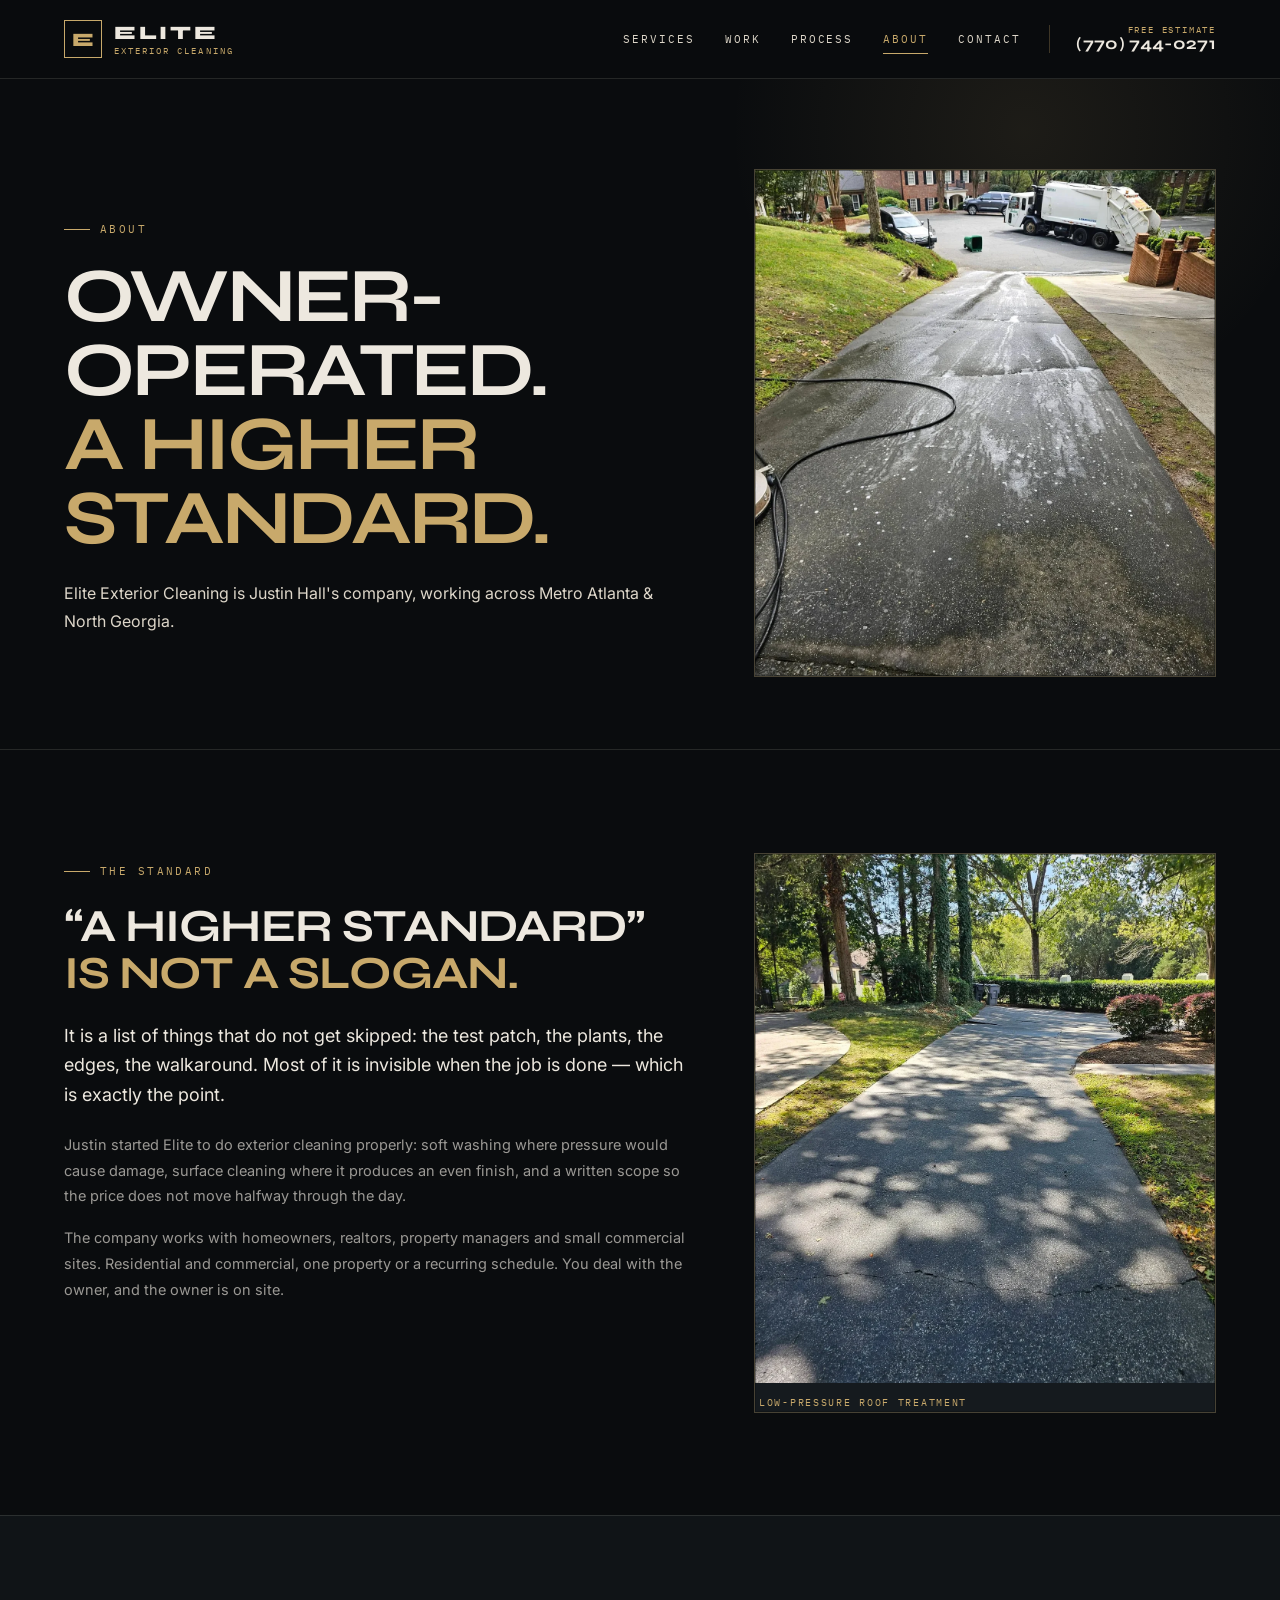
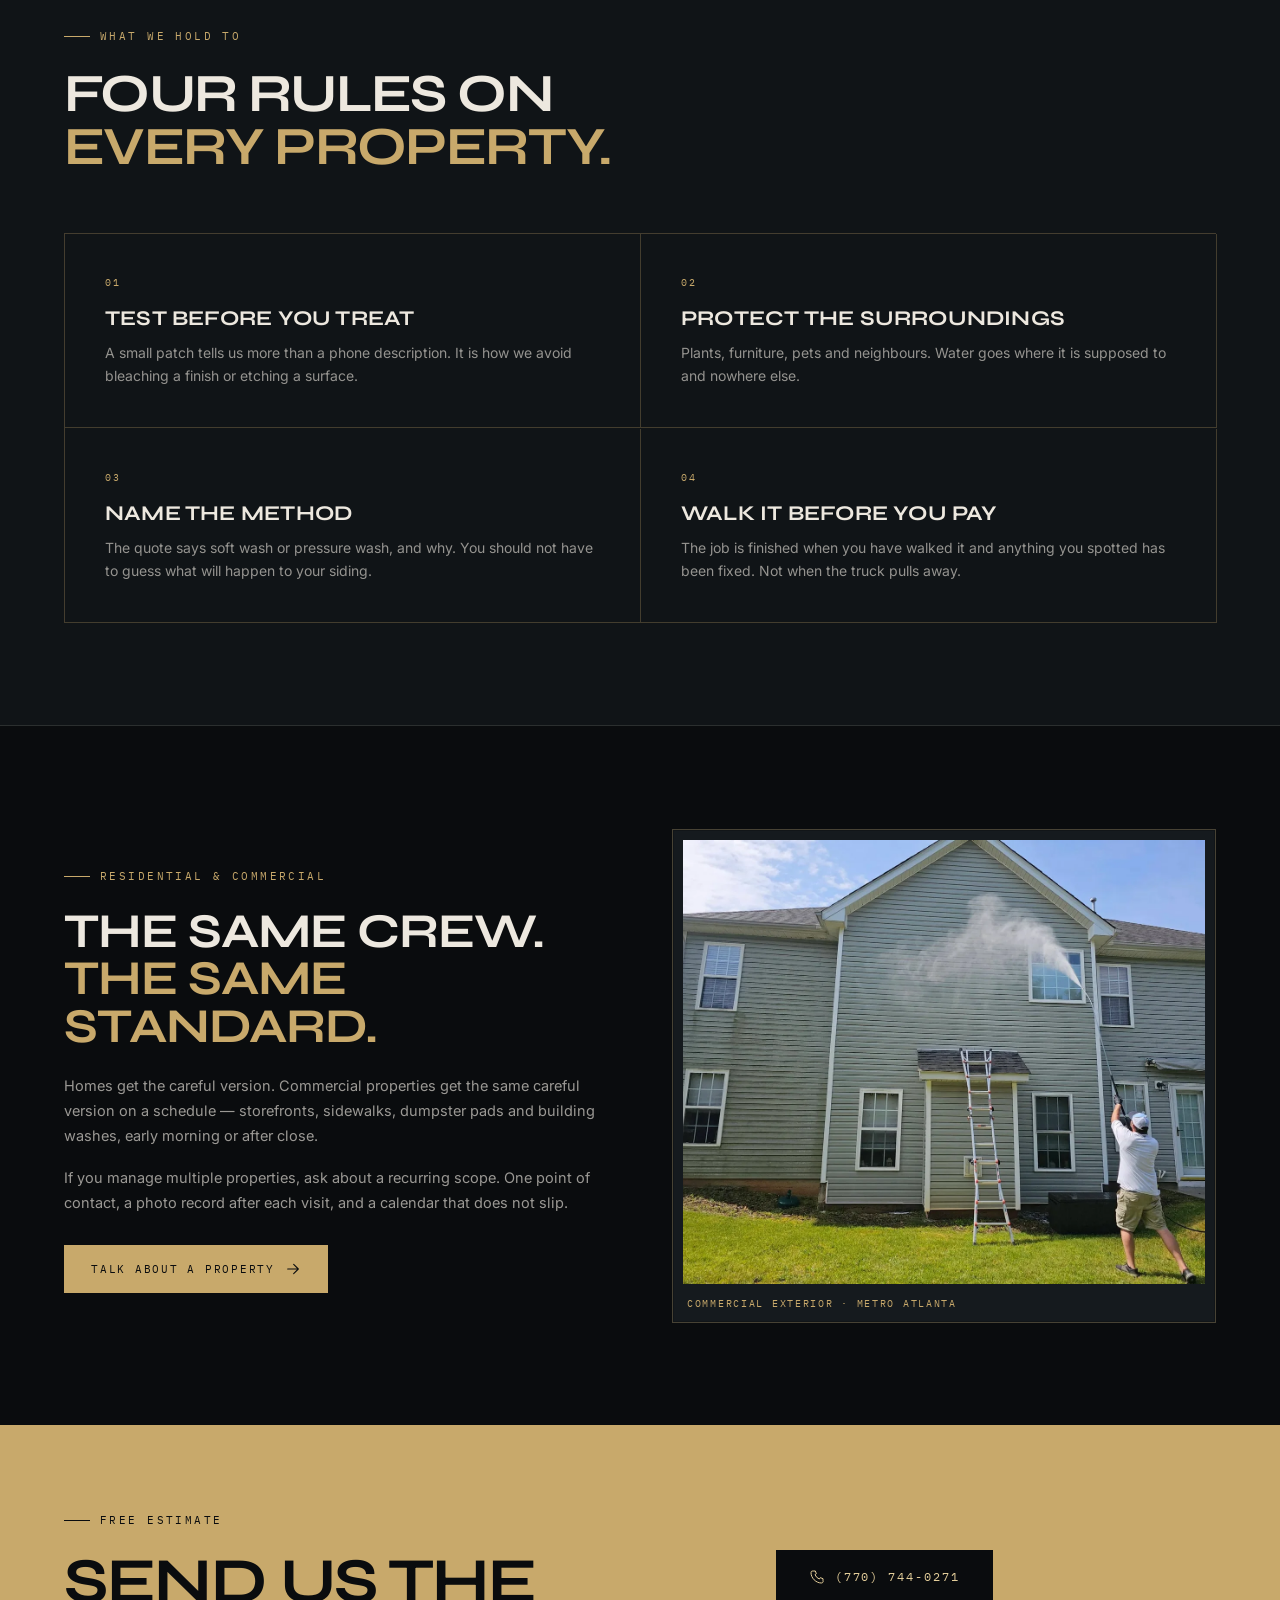
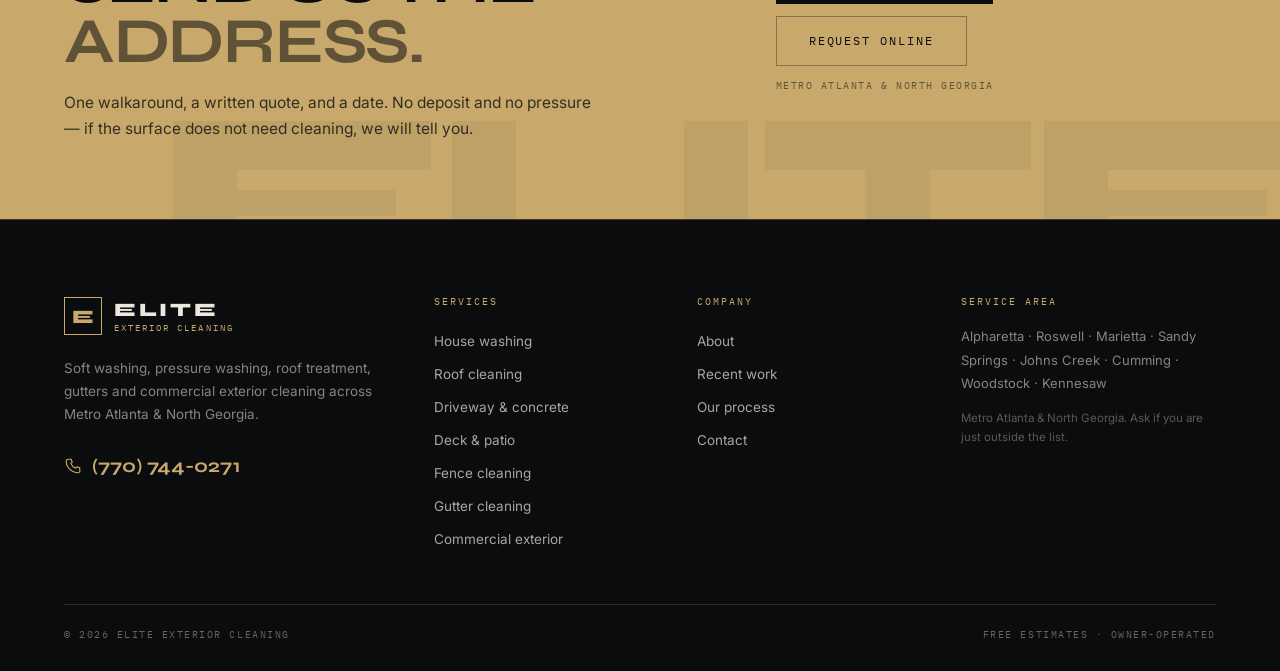
==== about/index.html @ a0dc1d8f "Build Elite Exterior Cleaning site: 7 pages, surface selector, work filters, lightbox" ====
<!DOCTYPE html>
<html lang="en">
<head>
<meta charset="UTF-8">
<script>document.documentElement.classList.add('js');</script>

<meta name="viewport" content="width=device-width, initial-scale=1.0">
<title>About Elite Exterior Cleaning | Metro Atlanta</title>
<meta name="description" content="Meet Elite Exterior Cleaning — owner-operated by Justin Hall, serving Metro Atlanta and North Georgia with soft washing, pressure washing and roof cleaning.">
<link rel="canonical" href="https://ari-builds.github.io/elite-exterior-cleaning-site/about/">
<meta property="og:type" content="website">
<meta property="og:title" content="About Elite Exterior Cleaning | Metro Atlanta">
<meta property="og:description" content="Meet Elite Exterior Cleaning — owner-operated by Justin Hall, serving Metro Atlanta and North Georgia with soft washing, pressure washing and roof cleaning.">
<meta property="og:url" content="https://ari-builds.github.io/elite-exterior-cleaning-site/about/">
<meta property="og:image" content="https://ari-builds.github.io/elite-exterior-cleaning-site/assets/opt/about.webp">
<meta name="theme-color" content="#0A0C0E">
<link rel="icon" href="../assets/opt/work-11.webp" type="image/webp">
<link rel="preconnect" href="https://fonts.googleapis.com">
<link rel="preconnect" href="https://fonts.gstatic.com" crossorigin>
<link href="https://fonts.googleapis.com/css2?family=Syne:wght@400;500;600;700;800&family=Inter:wght@300;400;500;600;700&family=IBM+Plex+Mono:wght@400;500&display=swap" rel="stylesheet">
<link rel="stylesheet" href="../styles.css">
<script type="application/ld+json">{"@context":"https://schema.org","@graph":[{"@type":"HomeAndConstructionBusiness","@id":"https://ari-builds.github.io/elite-exterior-cleaning-site/#business","name":"Elite Exterior Cleaning","description":"Soft washing, pressure washing, roof cleaning, driveway and deck cleaning, gutter cleaning and commercial exterior cleaning across Metro Atlanta and North Georgia.","url":"https://ari-builds.github.io/elite-exterior-cleaning-site/","image":"https://ari-builds.github.io/elite-exterior-cleaning-site/assets/opt/hero.webp","telephone":"+1-770-744-0271","areaServed":["Metro Atlanta","North Georgia","Alpharetta","Roswell","Marietta","Sandy Springs","Johns Creek","Cumming","Woodstock","Kennesaw"],"priceRange":"$$","founder":{"@type":"Person","name":"Justin Hall"}},{"@type":"BreadcrumbList","itemListElement":[{"@type":"ListItem","position":1,"name":"Home","item":"https://ari-builds.github.io/elite-exterior-cleaning-site/"},{"@type":"ListItem","position":2,"name":"About","item":"https://ari-builds.github.io/elite-exterior-cleaning-site/about/"}]},{"@type":"Person","name":"Justin Hall","jobTitle":"Owner","worksFor":{"@id":"https://ari-builds.github.io/elite-exterior-cleaning-site/#business"}}]}</script>
</head>
<body>
<svg width="0" height="0" style="position:absolute" aria-hidden="true" focusable="false"><defs>
<symbol id="i-arrow" viewBox="0 0 24 24"><path d="M4 12h15M13 5l7 7-7 7" fill="none" stroke="currentColor" stroke-width="1.6" stroke-linecap="round" stroke-linejoin="round"/></symbol>
<symbol id="i-check" viewBox="0 0 24 24"><path d="M4 12.5l5 5L20 6.5" fill="none" stroke="currentColor" stroke-width="1.7" stroke-linecap="round" stroke-linejoin="round"/></symbol>
<symbol id="i-tel" viewBox="0 0 24 24"><path d="M6.5 3h3l1.5 4-2 1.5a12 12 0 006.5 6.5l1.5-2 4 1.5v3A2.5 2.5 0 0118.5 21C10.5 21 3 13.5 3 5.5A2.5 2.5 0 015.5 3z" fill="none" stroke="currentColor" stroke-width="1.5" stroke-linejoin="round"/></symbol>
<symbol id="i-pin" viewBox="0 0 24 24"><path d="M12 21s-6.5-6.2-6.5-11a6.5 6.5 0 0113 0c0 4.8-6.5 11-6.5 11z" fill="none" stroke="currentColor" stroke-width="1.5"/><circle cx="12" cy="10" r="2.2" fill="none" stroke="currentColor" stroke-width="1.5"/></symbol>
<symbol id="i-spray" viewBox="0 0 24 24"><path d="M9 8h6v13H9zM9 8V5h6v3M6 11H3M19 4l2-1M19 8h3M17 2v3" fill="none" stroke="currentColor" stroke-width="1.4" stroke-linecap="round" stroke-linejoin="round"/></symbol>
</defs></svg>
<a class="skip" href="#main">Skip to content</a>
<header class="hdr" id="top">
  <div class="shell hdr__in">
    <a class="logo" href="../" aria-label="Elite Exterior Cleaning, home">
  <span class="logo__mark" aria-hidden="true">E</span>
  <span class="logo__txt"><strong>Elite</strong><span class="mono">Exterior Cleaning</span></span>
</a>
    <nav class="nav" aria-label="Main">
      <a href="../services/">Services</a>
      <a href="../work/">Work</a>
      <a href="../process/">Process</a>
      <a href="../about/" aria-current="page">About</a>
      <a href="../contact/">Contact</a>
    </nav>
    <a class="tel" href="tel:+17707440271"><span class="mono">Free estimate</span><strong>(770) 744-0271</strong></a>
    <button class="burger" aria-label="Menu" aria-expanded="false" aria-controls="mnav"><span></span><span></span><span></span></button>
  </div>
  <div class="mnav" id="mnav" hidden>
    <a href="../services/">Services</a>
    <a href="../work/">Work</a>
    <a href="../process/">Process</a>
    <a href="../about/">About</a>
    <a href="../contact/">Contact</a>
    <a class="mnav__tel" href="tel:+17707440271">(770) 744-0271</a>
    <a class="btn btn--gold" href="../contact/">Request a free estimate</a>
  </div>
</header>
<main id="main">

<section class="phero phero--about">
  <div class="shell phero__grid">
    <div>
      <span class="label">About</span>
      <h1>Owner-operated.<br><em>A higher standard.</em></h1>
      <p>Elite Exterior Cleaning is Justin Hall's company, working across Metro Atlanta & North Georgia.</p>
    </div>
    <figure class="plate plate--portrait"><img src="../assets/opt/about.webp" alt="Elite Exterior Cleaning at work" width="1200" height="1600" decoding="async"></figure>
  </div>
</section>

<section class="sec">
  <div class="shell about__grid">
    <div class="about__lead">
      <span class="label">The standard</span>
      <h2>“A higher standard”<br><em>is not a slogan.</em></h2>
      <p class="lead">It is a list of things that do not get skipped: the test patch, the plants, the edges, the walkaround. Most of it is invisible when the job is done — which is exactly the point.</p>
      <p>Justin started Elite to do exterior cleaning properly: soft washing where pressure would cause damage, surface cleaning where it produces an even finish, and a written scope so the price does not move halfway through the day.</p>
      <p>The company works with homeowners, realtors, property managers and small commercial sites. Residential and commercial, one property or a recurring schedule. You deal with the owner, and the owner is on site.</p>
    </div>
    <figure class="about__fig plate"><img src="../assets/opt/work-09.webp" alt="Roof cleaning project" width="1200" height="1600" loading="lazy" decoding="async"><figcaption class="mono">Low-pressure roof treatment</figcaption></figure>
  </div>
</section>

<section class="sec sec--surface">
  <div class="shell">
    <div class="sechead rv"><span class="label">What we hold to</span><h2>Four rules on<br><em>every property.</em></h2></div>
    <ul class="rules">
      <li><span class="mono">01</span><h3>Test before you treat</h3><p>A small patch tells us more than a phone description. It is how we avoid bleaching a finish or etching a surface.</p></li>
      <li><span class="mono">02</span><h3>Protect the surroundings</h3><p>Plants, furniture, pets and neighbours. Water goes where it is supposed to and nowhere else.</p></li>
      <li><span class="mono">03</span><h3>Name the method</h3><p>The quote says soft wash or pressure wash, and why. You should not have to guess what will happen to your siding.</p></li>
      <li><span class="mono">04</span><h3>Walk it before you pay</h3><p>The job is finished when you have walked it and anything you spotted has been fixed. Not when the truck pulls away.</p></li>
    </ul>
  </div>
</section>

<section class="sec">
  <div class="shell two two--rev">
    <figure class="plate frame"><img src="../assets/opt/work-11.webp" alt="Commercial exterior cleaning" width="1366" height="1025" loading="lazy" decoding="async"><figcaption class="mono">Commercial exterior · Metro Atlanta</figcaption></figure>
    <div>
      <span class="label">Residential &amp; commercial</span>
      <h2>The same crew.<br><em>The same standard.</em></h2>
      <p>Homes get the careful version. Commercial properties get the same careful version on a schedule — storefronts, sidewalks, dumpster pads and building washes, early morning or after close.</p>
      <p>If you manage multiple properties, ask about a recurring scope. One point of contact, a photo record after each visit, and a calendar that does not slip.</p>
      <a class="btn btn--gold" href="../contact/">Talk about a property <svg class="ico" aria-hidden="true"><use href="#i-arrow"/></svg></a>
    </div>
  </div>
</section>

<section class="band">
  <div class="shell band__in">
    <div>
      <span class="label">Free estimate</span>
      <h2>Send us the<br><em>address.</em></h2>
      <p>One walkaround, a written quote, and a date. No deposit and no pressure — if the surface does not need cleaning, we will tell you.</p>
    </div>
    <div class="band__acts">
      <a class="btn btn--gold btn--lg" href="tel:+17707440271"><svg class="ico" aria-hidden="true"><use href="#i-tel"/></svg>(770) 744-0271</a>
      <a class="btn btn--ghost btn--lg" href="../contact/">Request online</a>
      <span class="mono band__note">Metro Atlanta & North Georgia</span>
    </div>
  </div>
</section>

</main>
<footer class="foot">
  <div class="shell foot__top">
    <div class="foot__brand">
      <a class="logo" href="../" aria-label="Elite Exterior Cleaning, home">
  <span class="logo__mark" aria-hidden="true">E</span>
  <span class="logo__txt"><strong>Elite</strong><span class="mono">Exterior Cleaning</span></span>
</a>
      <p>Soft washing, pressure washing, roof treatment, gutters and commercial exterior cleaning across Metro Atlanta & North Georgia.</p>
      <a class="foot__tel" href="tel:+17707440271"><svg class="ico" aria-hidden="true"><use href="#i-tel"/></svg>(770) 744-0271</a>
    </div>
    <div class="foot__col">
      <h4 class="mono">Services</h4>
      <a href="../services/#house-washing">House washing</a>
      <a href="../services/#roof-cleaning">Roof cleaning</a>
      <a href="../services/#driveway-cleaning">Driveway & concrete</a>
      <a href="../services/#deck-and-patio">Deck & patio</a>
      <a href="../services/#fence-cleaning">Fence cleaning</a>
      <a href="../services/#gutter-cleaning">Gutter cleaning</a>
      <a href="../services/#commercial-cleaning">Commercial exterior</a>
    </div>
    <div class="foot__col">
      <h4 class="mono">Company</h4>
      <a href="../about/">About</a>
      <a href="../work/">Recent work</a>
      <a href="../process/">Our process</a>
      <a href="../contact/">Contact</a>
    </div>
    <div class="foot__col">
      <h4 class="mono">Service area</h4>
      <p class="foot__area">Alpharetta · Roswell · Marietta · Sandy Springs · Johns Creek · Cumming · Woodstock · Kennesaw</p>
      <p class="foot__fine">Metro Atlanta &amp; North Georgia. Ask if you are just outside the list.</p>
    </div>
  </div>
  <div class="shell foot__bottom">
    <span class="mono">© <span data-year>2026</span> Elite Exterior Cleaning</span>
    <span class="mono">Free estimates · Owner-operated</span>
  </div>
</footer>
<script src="../script.js" defer></script>
</body>
</html>
---- styles.css ----
/* ==========================================================================
   Elite Exterior Cleaning — "Night & Gold"
   Syne display · Inter body · IBM Plex Mono labels
   night #0A0C0E · champagne #C8A96B · light #E4CE9A · bone #EDE8DF
   ========================================================================== */

:root {
  --night: #0A0C0E;
  --night-2: #101417;
  --night-3: #151A1E;
  --gold: #C8A96B;
  --gold-lt: #E4CE9A;
  --gold-dk: #8E7544;
  --bone: #EDE8DF;
  --bone-2: #DDD6C9;
  --slate: #6E8F8D;
  --ink: #0A0C0E;
  --line: rgba(200, 169, 107, 0.28);
  --line-soft: rgba(237, 232, 223, 0.12);
  --shell: 1240px;
  --pad: clamp(20px, 5vw, 64px);
  --ease: cubic-bezier(0.22, 1, 0.36, 1);
}

*,
*::before,
*::after { box-sizing: border-box; }

html { -webkit-text-size-adjust: 100%; scroll-behavior: smooth; }

body {
  margin: 0;
  background: var(--night);
  color: var(--bone);
  font-family: Inter, system-ui, -apple-system, "Segoe UI", sans-serif;
  font-size: 16px;
  line-height: 1.7;
  font-weight: 400;
  -webkit-font-smoothing: antialiased;
  text-rendering: optimizeLegibility;
  overflow-x: hidden;
}

img { max-width: 100%; height: auto; display: block; }
a { color: inherit; text-decoration: none; }
button { font: inherit; color: inherit; }
h1, h2, h3, h4 { margin: 0; font-family: Syne, Inter, sans-serif; font-weight: 700; line-height: 1.02; letter-spacing: -0.02em; }
p { margin: 0; }
ul, ol { margin: 0; padding: 0; list-style: none; }
figure { margin: 0; }
strong { font-weight: 600; }

h1 em, h2 em, h3 em {
  font-style: normal;
  color: var(--gold);
}

::selection { background: var(--gold); color: var(--night); }

.shell {
  width: min(var(--shell), 100% - var(--pad) * 2);
  margin-inline: auto;
}

.mono {
  font-family: "IBM Plex Mono", ui-monospace, monospace;
  font-size: 11px;
  letter-spacing: 0.16em;
  text-transform: uppercase;
  font-weight: 400;
}

.label {
  display: inline-flex;
  align-items: center;
  gap: 10px;
  font-family: "IBM Plex Mono", ui-monospace, monospace;
  font-size: 11px;
  letter-spacing: 0.22em;
  text-transform: uppercase;
  color: var(--gold);
  margin-bottom: 22px;
}
.label::before {
  content: "";
  width: 26px;
  height: 1px;
  background: var(--gold);
  display: inline-block;
}

.ico {
  width: 18px;
  height: 18px;
  flex: 0 0 auto;
  display: inline-block;
  vertical-align: -3px;
}

.skip {
  position: absolute;
  left: -9999px;
  top: 0;
  z-index: 200;
  background: var(--gold);
  color: var(--night);
  padding: 12px 18px;
  font-family: "IBM Plex Mono", monospace;
  font-size: 12px;
  text-transform: uppercase;
  letter-spacing: 0.14em;
}
.skip:focus { left: 12px; top: 12px; }

/* --------------------------------------------------------------------------
   Header
   -------------------------------------------------------------------------- */

.hdr {
  position: sticky;
  top: 0;
  z-index: 100;
  background: rgba(10, 12, 14, 0.92);
  backdrop-filter: blur(14px);
  border-bottom: 1px solid var(--line-soft);
}
.hdr.is-scrolled { border-bottom-color: var(--line); }

.hdr__in {
  display: flex;
  align-items: center;
  gap: 28px;
  min-height: 78px;
}

.logo {
  display: inline-flex;
  align-items: center;
  gap: 12px;
  flex: 0 0 auto;
}
.logo__mark {
  width: 38px;
  height: 38px;
  display: grid;
  place-items: center;
  border: 1px solid var(--gold);
  color: var(--gold);
  font-family: Syne, sans-serif;
  font-weight: 800;
  font-size: 19px;
  line-height: 1;
  transition: background 0.3s var(--ease), color 0.3s var(--ease);
}
.logo:hover .logo__mark { background: var(--gold); color: var(--night); }
.logo__txt { display: flex; flex-direction: column; line-height: 1; }
.logo__txt strong {
  font-family: Syne, sans-serif;
  font-size: 19px;
  font-weight: 800;
  letter-spacing: 0.14em;
  text-transform: uppercase;
}
.logo__txt .mono {
  font-size: 8.5px;
  letter-spacing: 0.24em;
  color: var(--gold);
  margin-top: 5px;
}

.nav {
  display: flex;
  align-items: center;
  gap: 30px;
  margin-left: auto;
}
.nav a {
  font-family: "IBM Plex Mono", monospace;
  font-size: 11px;
  letter-spacing: 0.18em;
  text-transform: uppercase;
  color: var(--bone-2);
  position: relative;
  padding: 6px 0;
  transition: color 0.25s var(--ease);
}
.nav a::after {
  content: "";
  position: absolute;
  left: 0;
  bottom: 0;
  width: 100%;
  height: 1px;
  background: var(--gold);
  transform: scaleX(0);
  transform-origin: left;
  transition: transform 0.35s var(--ease);
}
.nav a:hover,
.nav a[aria-current="page"] { color: var(--gold); }
.nav a:hover::after,
.nav a[aria-current="page"]::after { transform: scaleX(1); }

.tel {
  display: inline-flex;
  flex-direction: column;
  align-items: flex-end;
  line-height: 1.1;
  padding-left: 26px;
  border-left: 1px solid var(--line);
  flex: 0 0 auto;
}
.tel .mono { font-size: 9px; color: var(--gold); letter-spacing: 0.2em; }
.tel strong {
  font-family: Syne, sans-serif;
  font-size: 17px;
  font-weight: 700;
  letter-spacing: 0.02em;
  color: var(--bone);
  transition: color 0.25s var(--ease);
}
.tel:hover strong { color: var(--gold); }

.burger {
  display: none;
  width: 44px;
  height: 44px;
  border: 1px solid var(--line);
  background: transparent;
  padding: 0;
  place-items: center;
  cursor: pointer;
  margin-left: auto;
}
.burger span {
  display: block;
  width: 18px;
  height: 1px;
  background: var(--bone);
  margin: 4px 0;
  transition: transform 0.3s var(--ease), opacity 0.2s;
}
.burger[aria-expanded="true"] span:nth-child(1) { transform: translateY(5px) rotate(45deg); }
.burger[aria-expanded="true"] span:nth-child(2) { opacity: 0; }
.burger[aria-expanded="true"] span:nth-child(3) { transform: translateY(-5px) rotate(-45deg); }

.mnav {
  display: none;
  flex-direction: column;
  gap: 2px;
  padding: 12px var(--pad) 28px;
  background: var(--night-2);
  border-top: 1px solid var(--line);
}
.mnav[hidden] { display: none; }
.mnav.is-open { display: flex; }
.mnav a {
  padding: 15px 0;
  border-bottom: 1px solid var(--line-soft);
  font-family: Syne, sans-serif;
  font-size: 20px;
  font-weight: 600;
  letter-spacing: 0.02em;
}
.mnav a:hover { color: var(--gold); }
.mnav__tel {
  color: var(--gold) !important;
  font-family: "IBM Plex Mono", monospace !important;
  font-size: 14px !important;
  letter-spacing: 0.1em;
}
.mnav .btn { margin-top: 20px; align-self: flex-start; }

/* --------------------------------------------------------------------------
   Buttons
   -------------------------------------------------------------------------- */

.btn {
  display: inline-flex;
  align-items: center;
  justify-content: center;
  gap: 10px;
  padding: 15px 26px;
  border: 1px solid var(--gold);
  background: var(--gold);
  color: var(--night);
  font-family: "IBM Plex Mono", monospace;
  font-size: 11px;
  letter-spacing: 0.16em;
  text-transform: uppercase;
  line-height: 1;
  cursor: pointer;
  position: relative;
  overflow: hidden;
  transition: background 0.3s var(--ease), color 0.3s var(--ease), border-color 0.3s var(--ease);
}
.btn .ico { width: 16px; height: 16px; }
.btn::after {
  content: "";
  position: absolute;
  inset: 0;
  background: linear-gradient(120deg, transparent 20%, rgba(255,255,255,0.35) 50%, transparent 80%);
  transform: translateX(-120%);
  transition: transform 0.7s var(--ease);
}
.btn:hover::after { transform: translateX(120%); }
.btn--gold:hover { background: var(--gold-lt); border-color: var(--gold-lt); }
.btn--ghost {
  background: transparent;
  color: var(--bone);
  border-color: var(--line);
}
.btn--ghost:hover { border-color: var(--gold); color: var(--gold); background: transparent; }
.btn--lg { padding: 18px 32px; font-size: 12px; }

.link {
  display: inline-flex;
  align-items: center;
  gap: 12px;
  font-family: "IBM Plex Mono", monospace;
  font-size: 11px;
  letter-spacing: 0.16em;
  text-transform: uppercase;
  color: var(--gold);
  padding-bottom: 6px;
  border-bottom: 1px solid var(--line);
  transition: border-color 0.3s var(--ease), gap 0.3s var(--ease);
}
.link:hover { border-color: var(--gold); gap: 18px; }

/* --------------------------------------------------------------------------
   Plates (image framing)
   -------------------------------------------------------------------------- */

.plate {
  position: relative;
  overflow: hidden;
  background: var(--night-3);
  border: 1px solid var(--line);
}
.plate img {
  width: 100%;
  height: 100%;
  object-fit: cover;
  transition: transform 0.9s var(--ease), filter 0.6s var(--ease);
}
.plate::after {
  content: "";
  position: absolute;
  inset: 0;
  border: 1px solid rgba(10, 12, 14, 0.35);
  pointer-events: none;
}

/* --------------------------------------------------------------------------
   Hero
   -------------------------------------------------------------------------- */

.hero {
  position: relative;
  padding: clamp(48px, 7vw, 96px) 0 0;
  overflow: hidden;
}
.hero::before {
  content: "";
  position: absolute;
  top: -20%;
  right: -10%;
  width: 60vw;
  height: 60vw;
  background: radial-gradient(circle, rgba(200, 169, 107, 0.14), transparent 62%);
  pointer-events: none;
}

.hero__grid {
  display: grid;
  grid-template-columns: 1.02fr 0.98fr;
  gap: clamp(32px, 4vw, 70px);
  align-items: center;
  position: relative;
}

.hero__copy h1 {
  font-size: clamp(44px, 6.4vw, 88px);
  text-transform: uppercase;
  letter-spacing: -0.035em;
  line-height: 0.95;
  margin-bottom: 30px;
}
.hero__copy h1 em {
  display: inline-block;
  color: var(--gold);
  letter-spacing: -0.02em;
}

.hero__p {
  max-width: 33em;
  color: var(--bone-2);
  font-size: clamp(15px, 1.15vw, 17px);
  line-height: 1.75;
  margin-bottom: 34px;
}

.hero__acts {
  display: flex;
  flex-wrap: wrap;
  gap: 14px;
  margin-bottom: 34px;
}

.hero__ticks {
  display: flex;
  flex-wrap: wrap;
  gap: 10px 26px;
  padding-top: 26px;
  border-top: 1px solid var(--line-soft);
}
.hero__ticks li {
  display: flex;
  align-items: center;
  gap: 8px;
  font-size: 13px;
  color: var(--bone-2);
}
.hero__ticks .ico { color: var(--gold); width: 15px; height: 15px; }

.hero__media { position: relative; }
.hero__media .plate { aspect-ratio: 4 / 4.6; }

.hero__rail {
  position: absolute;
  left: -18px;
  bottom: 34px;
  writing-mode: vertical-rl;
  transform: rotate(180deg);
  font-size: 9px;
  letter-spacing: 0.26em;
  color: var(--gold);
  background: var(--night);
  padding: 14px 7px;
  border: 1px solid var(--line);
}

.hero__badge {
  position: absolute;
  right: -16px;
  top: 32px;
  width: 104px;
  height: 104px;
  border-radius: 50%;
  background: var(--gold);
  color: var(--night);
  display: flex;
  flex-direction: column;
  align-items: center;
  justify-content: center;
  line-height: 1;
  box-shadow: 0 0 0 8px var(--night);
}
.hero__badge span:first-child {
  font-family: Syne, sans-serif;
  font-size: 28px;
  font-weight: 800;
  text-transform: uppercase;
}
.hero__badge .mono { font-size: 8px; letter-spacing: 0.2em; margin-top: 6px; }

.hero__foot {
  display: flex;
  justify-content: space-between;
  gap: 20px;
  margin-top: clamp(40px, 5vw, 62px);
  padding-top: 18px;
  border-top: 1px solid var(--line-soft);
  color: rgba(237, 232, 223, 0.45);
}
.hero__foot .mono { font-size: 10px; }

/* --------------------------------------------------------------------------
   Sections
   -------------------------------------------------------------------------- */

.sec { padding: clamp(64px, 8vw, 110px) 0; position: relative; }
.sec--surface {
  background: var(--night-2);
  border-top: 1px solid var(--line-soft);
  border-bottom: 1px solid var(--line-soft);
}

.sechead { margin-bottom: clamp(36px, 5vw, 60px); }
.sechead h2 {
  font-size: clamp(34px, 4.2vw, 58px);
  text-transform: uppercase;
  letter-spacing: -0.03em;
  line-height: 0.98;
}
.sechead--split {
  display: grid;
  grid-template-columns: 1.1fr 0.9fr;
  gap: clamp(24px, 4vw, 70px);
  align-items: end;
}
.sechead__p {
  color: var(--bone-2);
  font-size: 15.5px;
  line-height: 1.75;
  max-width: 32em;
  padding-bottom: 6px;
}

.lead { font-size: clamp(17px, 1.4vw, 20px); line-height: 1.65; color: var(--bone); }

/* why */

.why__grid {
  display: grid;
  grid-template-columns: 0.9fr 1.1fr;
  gap: clamp(32px, 5vw, 80px);
  align-items: start;
}
.why__head { position: sticky; top: 110px; }
.why__head h2 {
  font-size: clamp(34px, 4.4vw, 60px);
  text-transform: uppercase;
  line-height: 0.98;
}
.why__body p { color: var(--bone-2); margin-bottom: 20px; }
.why__body .lead { color: var(--bone); }
.why__notes {
  display: grid;
  gap: 0;
  margin: 34px 0 32px;
  border-top: 1px solid var(--line-soft);
}
.why__notes > div {
  display: grid;
  grid-template-columns: 44px 1fr;
  gap: 4px 16px;
  padding: 20px 0;
  border-bottom: 1px solid var(--line-soft);
  align-items: start;
}
.why__notes .mono { color: var(--gold); font-size: 10px; padding-top: 4px; }
.why__notes strong {
  font-family: Syne, sans-serif;
  font-size: 17px;
  font-weight: 600;
  text-transform: uppercase;
  letter-spacing: 0.02em;
}
.why__notes p {
  grid-column: 2;
  margin: 0;
  font-size: 14px;
  color: rgba(237, 232, 223, 0.62);
  line-height: 1.6;
}

/* selector */

.sel__tabs {
  display: flex;
  flex-wrap: wrap;
  gap: 0;
  border: 1px solid var(--line);
  margin-bottom: 0;
}
.sel__tab {
  flex: 1 1 0;
  min-width: 150px;
  padding: 18px 20px;
  background: transparent;
  border: 0;
  border-right: 1px solid var(--line);
  font-family: "IBM Plex Mono", monospace;
  font-size: 11px;
  letter-spacing: 0.14em;
  text-transform: uppercase;
  color: var(--bone-2);
  cursor: pointer;
  position: relative;
  transition: color 0.25s var(--ease), background 0.25s var(--ease);
}
.sel__tab:last-child { border-right: 0; }
.sel__tab::after {
  content: "";
  position: absolute;
  left: 0;
  bottom: -1px;
  height: 2px;
  width: 100%;
  background: var(--gold);
  transform: scaleX(0);
  transition: transform 0.4s var(--ease);
}
.sel__tab:hover { color: var(--gold); }
.sel__tab[aria-selected="true"] { color: var(--gold); background: rgba(200, 169, 107, 0.06); }
.sel__tab[aria-selected="true"]::after { transform: scaleX(1); }

.sel__panel {
  display: grid;
  grid-template-columns: 1fr 1fr;
  border: 1px solid var(--line);
  border-top: 0;
}
.sel__panel[hidden] { display: none; }
.sel__panel.is-on { animation: panelIn 0.5s var(--ease) both; }
@keyframes panelIn {
  from { opacity: 0; transform: translateY(10px); }
  to { opacity: 1; transform: none; }
}
.sel__fig { min-height: 380px; position: relative; overflow: hidden; }
.sel__fig img { width: 100%; height: 100%; object-fit: cover; position: absolute; inset: 0; }
.sel__copy {
  padding: clamp(28px, 4vw, 52px);
  display: flex;
  flex-direction: column;
  justify-content: center;
  align-items: flex-start;
  gap: 16px;
}
.sel__copy h3 {
  font-size: clamp(24px, 2.6vw, 36px);
  text-transform: uppercase;
  letter-spacing: -0.02em;
  line-height: 1.05;
}
.sel__copy p { color: var(--bone-2); font-size: 15px; line-height: 1.7; }
.sel__copy .btn { margin-top: 8px; }

/* ticks */

.ticks {
  display: grid;
  gap: 10px;
  width: 100%;
}
.ticks li {
  display: flex;
  align-items: flex-start;
  gap: 10px;
  font-size: 14px;
  color: var(--bone-2);
  line-height: 1.5;
}
.ticks .ico { color: var(--gold); width: 15px; height: 15px; margin-top: 3px; }
.ticks--two { grid-template-columns: 1fr 1fr; gap: 10px 24px; }

/* services list */

.svc { border-top: 1px solid var(--line-soft); }
.svc__item { border-bottom: 1px solid var(--line-soft); }
.svc__row {
  display: grid;
  grid-template-columns: 54px 1.05fr 1.5fr 46px;
  gap: 20px;
  align-items: center;
  padding: 26px 0;
  position: relative;
  transition: padding 0.35s var(--ease);
}
.svc__row::before {
  content: "";
  position: absolute;
  inset: 0;
  background: linear-gradient(90deg, rgba(200, 169, 107, 0.09), transparent 70%);
  opacity: 0;
  transition: opacity 0.35s var(--ease);
  pointer-events: none;
}
.svc__row:hover::before { opacity: 1; }
.svc__row:hover { padding-left: 18px; }
.svc__n { color: var(--gold); font-size: 10px; letter-spacing: 0.2em; }
.svc__t {
  font-family: Syne, sans-serif;
  font-size: clamp(21px, 2.2vw, 30px);
  font-weight: 600;
  text-transform: uppercase;
  letter-spacing: -0.01em;
  line-height: 1.05;
  transition: color 0.3s var(--ease);
}
.svc__row:hover .svc__t { color: var(--gold); }
.svc__d {
  font-size: 14px;
  color: rgba(237, 232, 223, 0.58);
  line-height: 1.6;
  max-width: 46ch;
}
.svc__go {
  width: 42px;
  height: 42px;
  border: 1px solid var(--line);
  display: grid;
  place-items: center;
  justify-self: end;
  transition: background 0.3s var(--ease), color 0.3s var(--ease), border-color 0.3s var(--ease);
}
.svc__go .ico { width: 15px; height: 15px; }
.svc__row:hover .svc__go { background: var(--gold); border-color: var(--gold); color: var(--night); }

.svc__peek {
  position: absolute;
  right: 90px;
  top: 50%;
  width: 190px;
  height: 120px;
  transform: translateY(-50%) rotate(-3deg) scale(0.9);
  opacity: 0;
  pointer-events: none;
  border: 1px solid var(--line);
  overflow: hidden;
  z-index: 3;
  transition: opacity 0.35s var(--ease), transform 0.45s var(--ease);
  box-shadow: 0 24px 60px rgba(0, 0, 0, 0.55);
}
.svc__peek img { width: 100%; height: 100%; object-fit: cover; }
.svc__row:hover .svc__peek { opacity: 1; transform: translateY(-50%) rotate(-2deg) scale(1); }

.svcs__foot {
  display: flex;
  align-items: center;
  gap: 22px;
  margin-top: 34px;
}
.svcs__foot .mono { color: rgba(237, 232, 223, 0.4); font-size: 10px; }

/* detail split */

.detail__grid {
  display: grid;
  grid-template-columns: 1.05fr 0.95fr;
  gap: clamp(32px, 5vw, 80px);
  align-items: center;
}
.detail__fig { position: relative; }
.detail__fig img { aspect-ratio: 4 / 3.4; width: 100%; object-fit: cover; }
.detail__fig {
  border: 1px solid var(--line);
  padding: 10px;
  background: var(--night-3);
}
.detail__fig figcaption {
  margin-top: 12px;
  color: var(--gold);
  font-size: 9.5px;
  letter-spacing: 0.18em;
  padding: 0 4px;
}
.detail__copy h2 {
  font-size: clamp(34px, 4.4vw, 58px);
  text-transform: uppercase;
  line-height: 0.98;
  margin-bottom: 24px;
}
.detail__copy p { color: var(--bone-2); margin-bottom: 28px; font-size: 15.5px; line-height: 1.75; }
.detail__copy .ticks { margin-bottom: 34px; }

/* process steps */

.steps {
  display: grid;
  grid-template-columns: repeat(4, 1fr);
  gap: 0;
  border-top: 1px solid var(--line);
  border-left: 1px solid var(--line);
  margin-bottom: 34px;
}
.steps li {
  border-right: 1px solid var(--line);
  border-bottom: 1px solid var(--line);
  padding: clamp(22px, 2.6vw, 34px);
  display: flex;
  flex-direction: column;
  gap: 12px;
  position: relative;
  transition: background 0.4s var(--ease);
}
.steps li::before {
  content: "";
  position: absolute;
  top: 0;
  left: 0;
  height: 2px;
  width: 0;
  background: var(--gold);
  transition: width 0.5s var(--ease);
}
.steps li:hover { background: var(--night-2); }
.steps li:hover::before { width: 100%; }
.steps .mono { color: var(--gold); font-size: 10px; }
.steps h3 {
  font-size: 21px;
  text-transform: uppercase;
  letter-spacing: 0.01em;
  line-height: 1.1;
}
.steps p { font-size: 14px; color: rgba(237, 232, 223, 0.6); line-height: 1.65; }

/* gallery */

.gal {
  display: grid;
  grid-template-columns: repeat(3, 1fr);
  gap: 14px;
}
.gal__item {
  position: relative;
  overflow: hidden;
  display: block;
  border: 1px solid var(--line-soft);
  background: var(--night-3);
  padding: 0;
  cursor: pointer;
  aspect-ratio: 4 / 3;
}
.gal__item img {
  width: 100%;
  height: 100%;
  object-fit: cover;
  transition: transform 0.8s var(--ease), filter 0.5s var(--ease);
  filter: saturate(0.92);
}
.gal__item:hover img { transform: scale(1.05); filter: saturate(1); }
.gal__item::after {
  content: "";
  position: absolute;
  inset: 0;
  background: linear-gradient(to top, rgba(10, 12, 14, 0.85), transparent 55%);
}
.gal__cap {
  position: absolute;
  left: 0;
  right: 0;
  bottom: 0;
  z-index: 2;
  padding: 16px 18px;
  display: flex;
  align-items: baseline;
  gap: 10px;
  font-family: Syne, sans-serif;
  font-size: 13px;
  font-weight: 600;
  text-transform: uppercase;
  letter-spacing: 0.04em;
  color: var(--bone);
  text-align: left;
}
.gal__cap .mono { color: var(--gold); font-size: 9px; }

.gal--work { grid-template-columns: repeat(4, 1fr); }
.gal__item--btn { border: 1px solid var(--line-soft); }

.gal__empty { padding: 40px 0; color: var(--gold); }

/* filters */

.filters {
  display: flex;
  flex-wrap: wrap;
  gap: 8px;
  margin-bottom: 28px;
}
.filters__btn {
  display: inline-flex;
  align-items: center;
  gap: 8px;
  padding: 11px 16px;
  border: 1px solid var(--line-soft);
  background: transparent;
  font-family: "IBM Plex Mono", monospace;
  font-size: 10.5px;
  letter-spacing: 0.14em;
  text-transform: uppercase;
  color: var(--bone-2);
  cursor: pointer;
  transition: border-color 0.25s var(--ease), color 0.25s var(--ease), background 0.25s var(--ease);
}
.filters__btn .mono { font-size: 9px; color: rgba(237, 232, 223, 0.35); }
.filters__btn:hover { border-color: var(--gold); color: var(--gold); }
.filters__btn.is-on { background: var(--gold); border-color: var(--gold); color: var(--night); }
.filters__btn.is-on .mono { color: rgba(10, 12, 14, 0.6); }

/* area */

.area__grid {
  display: grid;
  grid-template-columns: 1fr 1fr;
  gap: clamp(32px, 5vw, 80px);
  align-items: center;
}
.area h2 {
  font-size: clamp(34px, 4.4vw, 58px);
  text-transform: uppercase;
  line-height: 0.98;
  margin-bottom: 22px;
}
.area p { color: var(--bone-2); margin-bottom: 30px; max-width: 34em; }
.area__list {
  display: grid;
  grid-template-columns: 1fr 1fr;
  border-top: 1px solid var(--line-soft);
  border-left: 1px solid var(--line-soft);
}
.area__list li {
  border-right: 1px solid var(--line-soft);
  border-bottom: 1px solid var(--line-soft);
  padding: 15px 18px;
  font-family: "IBM Plex Mono", monospace;
  font-size: 11px;
  letter-spacing: 0.12em;
  text-transform: uppercase;
  color: var(--bone-2);
  transition: color 0.25s var(--ease), background 0.25s var(--ease);
}
.area__list li:hover { color: var(--gold); background: var(--night-2); }

/* CTA band */

.band {
  background: var(--gold);
  color: var(--night);
  padding: clamp(48px, 6vw, 84px) 0;
  position: relative;
  overflow: hidden;
}
.band::after {
  content: "ELITE";
  position: absolute;
  right: -2%;
  bottom: -28%;
  font-family: Syne, sans-serif;
  font-weight: 800;
  font-size: 20vw;
  line-height: 1;
  letter-spacing: -0.05em;
  color: rgba(10, 12, 14, 0.05);
  pointer-events: none;
}
.band__in {
  display: grid;
  grid-template-columns: 1.2fr 0.8fr;
  gap: clamp(28px, 4vw, 60px);
  align-items: center;
  position: relative;
  z-index: 2;
}
.band .label { color: var(--night); }
.band .label::before { background: var(--night); }
.band h2 {
  font-size: clamp(36px, 5vw, 68px);
  text-transform: uppercase;
  line-height: 0.94;
  margin-bottom: 18px;
}
.band h2 em { color: var(--night); opacity: 0.55; }
.band p { max-width: 34em; color: rgba(10, 12, 14, 0.78); font-size: 15.5px; }
.band__acts { display: flex; flex-direction: column; align-items: flex-start; gap: 12px; }
.band .btn--gold { background: var(--night); border-color: var(--night); color: var(--gold-lt); }
.band .btn--gold:hover { background: var(--night-3); border-color: var(--night-3); }
.band .btn--ghost { border-color: rgba(10, 12, 14, 0.35); color: var(--night); }
.band .btn--ghost:hover { border-color: var(--night); color: var(--night); }
.band__note { color: rgba(10, 12, 14, 0.55); font-size: 9.5px; }

/* --------------------------------------------------------------------------
   Footer
   -------------------------------------------------------------------------- */

.foot {
  background: var(--night);
  border-top: 1px solid var(--line);
  padding: clamp(48px, 6vw, 80px) 0 0;
}
.foot__top {
  display: grid;
  grid-template-columns: 1.5fr 1fr 1fr 1.2fr;
  gap: clamp(28px, 4vw, 56px);
  padding-bottom: 48px;
}
.foot__brand p {
  color: rgba(237, 232, 223, 0.55);
  font-size: 13.5px;
  line-height: 1.7;
  margin: 22px 0 24px;
  max-width: 30em;
}
.foot__tel {
  display: inline-flex;
  align-items: center;
  gap: 10px;
  font-family: Syne, sans-serif;
  font-size: 19px;
  font-weight: 700;
  color: var(--gold);
  transition: color 0.25s var(--ease);
}
.foot__tel:hover { color: var(--gold-lt); }
.foot__tel--big { font-size: clamp(22px, 2.4vw, 30px); }
.foot__col h4 {
  font-family: "IBM Plex Mono", monospace;
  font-size: 10px;
  letter-spacing: 0.2em;
  text-transform: uppercase;
  color: var(--gold);
  margin-bottom: 18px;
  font-weight: 400;
}
.foot__col a {
  display: block;
  font-size: 13.5px;
  color: rgba(237, 232, 223, 0.7);
  padding: 5px 0;
  transition: color 0.25s var(--ease), padding 0.25s var(--ease);
}
.foot__col a:hover { color: var(--gold); padding-left: 5px; }
.foot__area { font-size: 13px; color: rgba(237, 232, 223, 0.55); line-height: 1.8; }
.foot__fine { font-size: 11.5px; color: rgba(237, 232, 223, 0.35); margin-top: 14px; line-height: 1.6; }
.foot__bottom {
  display: flex;
  justify-content: space-between;
  flex-wrap: wrap;
  gap: 12px;
  padding: 22px 0 28px;
  border-top: 1px solid var(--line-soft);
  color: rgba(237, 232, 223, 0.4);
}
.foot__bottom .mono { font-size: 9.5px; }

/* --------------------------------------------------------------------------
   Page hero
   -------------------------------------------------------------------------- */

.phero {
  padding: clamp(52px, 7vw, 92px) 0 clamp(44px, 6vw, 72px);
  border-bottom: 1px solid var(--line-soft);
  position: relative;
  overflow: hidden;
}
.phero::before {
  content: "";
  position: absolute;
  top: -40%;
  left: 55%;
  width: 50vw;
  height: 50vw;
  background: radial-gradient(circle, rgba(200, 169, 107, 0.1), transparent 65%);
  pointer-events: none;
}
.phero h1 {
  font-size: clamp(40px, 6vw, 82px);
  text-transform: uppercase;
  line-height: 0.96;
  letter-spacing: -0.035em;
  margin-bottom: 24px;
  position: relative;
}
.phero > .shell > p,
.phero__grid > div > p {
  color: var(--bone-2);
  font-size: 16px;
  line-height: 1.75;
  max-width: 40em;
}
.phero__grid {
  display: grid;
  grid-template-columns: 1.15fr 0.85fr;
  gap: clamp(32px, 5vw, 70px);
  align-items: center;
}
.phero__tel {
  display: inline-flex;
  align-items: center;
  gap: 10px;
  margin-top: 26px;
  font-family: Syne, sans-serif;
  font-size: 21px;
  font-weight: 700;
  color: var(--gold);
}
.phero .plate--sm { aspect-ratio: 4 / 3; }
.phero .plate--portrait { aspect-ratio: 4 / 4.4; }
.phero--work h1 { font-size: clamp(38px, 5.4vw, 74px); }
.phero--work p { margin-top: 4px; }

/* compare */

.cmp { border: 1px solid var(--line); }
.cmp__head {
  padding: clamp(26px, 3.4vw, 40px);
  border-bottom: 1px solid var(--line);
}
.cmp__head h2 {
  font-size: clamp(28px, 3.4vw, 44px);
  text-transform: uppercase;
  line-height: 1;
}
.cmp__grid { display: grid; grid-template-columns: 1fr 1fr; }
.cmp__col {
  padding: clamp(26px, 3.4vw, 40px);
  border-right: 1px solid var(--line);
  transition: background 0.35s var(--ease);
}
.cmp__col:last-child { border-right: 0; }
.cmp__col:hover { background: var(--night-2); }
.cmp__col h3 {
  font-size: 23px;
  text-transform: uppercase;
  margin-bottom: 6px;
}
.cmp__col > .mono { color: var(--gold); font-size: 9.5px; display: block; margin-bottom: 20px; }
.cmp__col ul { display: grid; gap: 10px; }
.cmp__col li {
  position: relative;
  padding-left: 18px;
  font-size: 14px;
  color: rgba(237, 232, 223, 0.7);
  line-height: 1.55;
}
.cmp__col li::before {
  content: "";
  position: absolute;
  left: 0;
  top: 9px;
  width: 7px;
  height: 1px;
  background: var(--gold);
}
.cmp__note {
  padding: 20px clamp(26px, 3.4vw, 40px);
  border-top: 1px solid var(--line);
  font-size: 13px;
  color: rgba(237, 232, 223, 0.5);
  background: var(--night-2);
}

/* service sections */

.svcsec { scroll-margin-top: 100px; }
.svcsec__grid {
  display: grid;
  grid-template-columns: 0.92fr 1.08fr;
  gap: clamp(32px, 5vw, 76px);
  align-items: center;
}
.svcsec:nth-of-type(even) .svcsec__media { order: 2; }
.svcsec__media .plate { aspect-ratio: 4 / 4.3; }
.svcsec__body h2 {
  font-size: clamp(24px, 2.7vw, 36px);
  line-height: 1.16;
  letter-spacing: -0.015em;
  text-transform: none;
  font-weight: 600;
  margin-bottom: 20px;
  max-width: 22em;
}
.svcsec__body > p {
  font-size: 14.5px;
  color: rgba(237, 232, 223, 0.66);
  line-height: 1.75;
  margin-bottom: 16px;
}
.svcsec__body .ticks { margin: 26px 0 30px; }
.svcsec__foot {
  display: flex;
  flex-wrap: wrap;
  align-items: center;
  gap: 18px;
}
.svcsec__foot .mono { color: rgba(237, 232, 223, 0.38); font-size: 9.5px; max-width: 26em; line-height: 1.6; }

/* big steps */

.bigsteps { border-top: 1px solid var(--line); }
.bigsteps li {
  display: grid;
  grid-template-columns: 70px 1fr;
  gap: 12px 30px;
  padding: clamp(28px, 4vw, 46px) 0;
  border-bottom: 1px solid var(--line);
  position: relative;
}
.bigsteps li::before {
  content: "";
  position: absolute;
  left: 0;
  top: -1px;
  height: 1px;
  width: 0;
  background: var(--gold);
  transition: width 0.6s var(--ease);
}
.bigsteps li:hover::before { width: 100%; }
.bigsteps > li > .mono {
  color: var(--gold);
  font-size: 11px;
  padding-top: 8px;
}
.bigsteps h2 {
  font-size: clamp(24px, 3vw, 38px);
  text-transform: uppercase;
  letter-spacing: -0.02em;
  margin-bottom: 12px;
}
.bigsteps p { font-size: 15px; color: rgba(237, 232, 223, 0.62); line-height: 1.75; max-width: 60em; }

/* two column */

.two {
  display: grid;
  grid-template-columns: 1fr 1fr;
  gap: clamp(32px, 5vw, 76px);
  align-items: center;
}
.two > * { min-width: 0; }
.two h2 {
  font-size: clamp(30px, 3.8vw, 50px);
  text-transform: uppercase;
  line-height: 0.98;
  margin-bottom: 22px;
}
.two p { font-size: 14.5px; color: rgba(237, 232, 223, 0.64); line-height: 1.75; margin-bottom: 16px; }
.two .btn { margin-top: 14px; }
.two--rev .frame { order: 2; }
.frame { border: 1px solid var(--line); padding: 10px; background: var(--night-3); }
.frame img { width: 100%; aspect-ratio: 4 / 3.4; object-fit: cover; }
.frame figcaption { margin-top: 12px; color: var(--gold); font-size: 9.5px; letter-spacing: 0.18em; padding: 0 4px; }

/* faq mini */

.faqmini h2 {
  font-size: clamp(30px, 3.8vw, 50px);
  text-transform: uppercase;
  line-height: 0.98;
  margin-bottom: 38px;
}
.faqmini__grid {
  display: grid;
  grid-template-columns: 1fr 1fr;
  border-top: 1px solid var(--line-soft);
  border-left: 1px solid var(--line-soft);
  margin-bottom: 34px;
}
.faqmini__grid > div {
  padding: clamp(22px, 3vw, 34px);
  border-right: 1px solid var(--line-soft);
  border-bottom: 1px solid var(--line-soft);
  transition: background 0.35s var(--ease);
}
.faqmini__grid > div:hover { background: var(--night-2); }
.faqmini__grid h3 {
  font-size: 18px;
  text-transform: uppercase;
  letter-spacing: 0.01em;
  margin-bottom: 10px;
}
.faqmini__grid p { font-size: 14px; color: rgba(237, 232, 223, 0.6); line-height: 1.65; }

/* about */

.about__grid {
  display: grid;
  grid-template-columns: 1.15fr 0.85fr;
  gap: clamp(32px, 5vw, 80px);
  align-items: start;
}
.about__lead h2 {
  font-size: clamp(28px, 3.6vw, 46px);
  text-transform: uppercase;
  line-height: 1.02;
  margin-bottom: 24px;
}
.about__lead p { font-size: 14.5px; color: rgba(237, 232, 223, 0.64); line-height: 1.78; margin-bottom: 16px; }
.about__lead .lead { font-size: 18px; color: var(--bone); margin-bottom: 22px; line-height: 1.65; }
.about__fig { position: sticky; top: 110px; }
.about__fig img { width: 100%; aspect-ratio: 4 / 4.6; object-fit: cover; }
.about__fig figcaption { margin-top: 12px; color: var(--gold); font-size: 9.5px; letter-spacing: 0.18em; padding: 0 4px; }

/* rules */

.rules {
  display: grid;
  grid-template-columns: 1fr 1fr;
  border-top: 1px solid var(--line);
  border-left: 1px solid var(--line);
}
.rules li {
  padding: clamp(24px, 3.2vw, 40px);
  border-right: 1px solid var(--line);
  border-bottom: 1px solid var(--line);
  transition: background 0.4s var(--ease);
}
.rules li:hover { background: var(--night-3); }
.rules .mono { color: var(--gold); font-size: 10px; display: block; margin-bottom: 16px; }
.rules h3 {
  font-size: 21px;
  text-transform: uppercase;
  letter-spacing: 0.01em;
  margin-bottom: 10px;
  line-height: 1.15;
}
.rules p { font-size: 14px; color: rgba(237, 232, 223, 0.6); line-height: 1.65; }

/* --------------------------------------------------------------------------
   Forms
   -------------------------------------------------------------------------- */

.contact__grid {
  display: grid;
  grid-template-columns: 1.25fr 0.75fr;
  gap: clamp(32px, 4vw, 56px);
  align-items: start;
}

.form {
  border: 1px solid var(--line);
  padding: clamp(24px, 3.4vw, 44px);
  background: var(--night-2);
  display: grid;
  gap: 18px;
}
.form__row { display: grid; grid-template-columns: 1fr 1fr; gap: 18px; }
.form label {
  display: flex;
  flex-direction: column;
  gap: 8px;
  font-family: "IBM Plex Mono", monospace;
  font-size: 10px;
  letter-spacing: 0.16em;
  text-transform: uppercase;
  color: var(--gold);
}
.form input,
.form select,
.form textarea {
  width: 100%;
  background: var(--night);
  border: 1px solid var(--line-soft);
  color: var(--bone);
  font-family: Inter, sans-serif;
  font-size: 15px;
  letter-spacing: 0;
  text-transform: none;
  padding: 13px 14px;
  border-radius: 0;
  outline: none;
  transition: border-color 0.25s var(--ease), background 0.25s var(--ease);
  min-height: 48px;
}
.form textarea { resize: vertical; min-height: 120px; }
.form input::placeholder,
.form textarea::placeholder { color: rgba(237, 232, 223, 0.28); }
.form input:focus,
.form select:focus,
.form textarea:focus { border-color: var(--gold); background: var(--night-3); }
.form select { appearance: none; background-image: linear-gradient(45deg, transparent 50%, var(--gold) 50%), linear-gradient(135deg, var(--gold) 50%, transparent 50%); background-position: calc(100% - 20px) calc(50% + 1px), calc(100% - 14px) calc(50% + 1px); background-size: 6px 6px, 6px 6px; background-repeat: no-repeat; }
.form .btn { justify-self: start; margin-top: 6px; }
.form__fine { color: rgba(237, 232, 223, 0.36); font-size: 9px; letter-spacing: 0.14em; }

.contact__aside { display: grid; gap: 14px; }
.cbox {
  border: 1px solid var(--line-soft);
  padding: 24px;
  transition: border-color 0.3s var(--ease), background 0.3s var(--ease);
}
.cbox:hover { border-color: var(--line); }
.cbox h3 {
  font-size: 16px;
  text-transform: uppercase;
  letter-spacing: 0.02em;
  margin-bottom: 8px;
}
.cbox p { font-size: 13px; color: rgba(237, 232, 223, 0.58); line-height: 1.65; }
.cbox .mono { display: block; color: rgba(237, 232, 223, 0.35); font-size: 9px; margin-top: 12px; }
.cbox--gold {
  background: var(--gold);
  border-color: var(--gold);
  color: var(--night);
  display: flex;
  flex-direction: column;
  gap: 5px;
  transition: background 0.3s var(--ease);
}
.cbox--gold:hover { background: var(--gold-lt); }
.cbox--gold .mono { color: rgba(10, 12, 14, 0.6); margin: 0; }
.cbox--gold strong {
  font-family: Syne, sans-serif;
  font-size: clamp(21px, 2vw, 26px);
  font-weight: 800;
  letter-spacing: -0.01em;
}
.cbox--gold span:last-child { font-size: 12.5px; color: rgba(10, 12, 14, 0.72); }
.cbox--dark { background: var(--night-3); border-color: var(--line); }
.cbox--dark h3 { color: var(--gold); }

/* --------------------------------------------------------------------------
   Thanks / 404
   -------------------------------------------------------------------------- */

.thanks {
  min-height: 70vh;
  display: grid;
  place-items: center;
  padding: clamp(60px, 9vw, 120px) 0;
  position: relative;
  overflow: hidden;
}
.thanks::before {
  content: "";
  position: absolute;
  inset: 0;
  background: radial-gradient(circle at 50% 40%, rgba(200, 169, 107, 0.12), transparent 60%);
  pointer-events: none;
}
.thanks__in { position: relative; max-width: 760px; text-align: center; }
.thanks h1 {
  font-size: clamp(40px, 6.4vw, 84px);
  text-transform: uppercase;
  line-height: 0.96;
  letter-spacing: -0.035em;
  margin-bottom: 24px;
}
.thanks p { color: var(--bone-2); font-size: 16px; line-height: 1.75; max-width: 34em; margin: 0 auto 34px; }
.thanks__acts { display: flex; flex-wrap: wrap; gap: 12px; justify-content: center; }
.thanks .label { justify-content: center; }

/* --------------------------------------------------------------------------
   Lightbox
   -------------------------------------------------------------------------- */

.lightbox {
  position: fixed;
  inset: 0;
  z-index: 300;
  background: rgba(6, 8, 9, 0.96);
  display: grid;
  place-items: center;
  padding: clamp(40px, 6vw, 70px);
}
.lightbox[hidden] { display: none; }
.lb__img {
  max-width: min(1100px, 88vw);
  max-height: 78vh;
  width: auto;
  height: auto;
  object-fit: contain;
  border: 1px solid var(--line);
}
.lb__close,
.lb__nav {
  position: absolute;
  background: transparent;
  border: 1px solid var(--line);
  color: var(--gold);
  width: 52px;
  height: 52px;
  display: grid;
  place-items: center;
  font-size: 24px;
  line-height: 1;
  cursor: pointer;
  transition: background 0.25s var(--ease), color 0.25s var(--ease);
}
.lb__close:hover,
.lb__nav:hover { background: var(--gold); color: var(--night); }
.lb__close { top: 22px; right: 22px; }
.lb__prev { left: 22px; top: 50%; transform: translateY(-50%); }
.lb__next { right: 22px; top: 50%; transform: translateY(-50%); }
.lb__cap {
  position: absolute;
  bottom: 22px;
  left: 50%;
  transform: translateX(-50%);
  color: var(--gold);
  font-size: 10px;
  letter-spacing: 0.18em;
  text-align: center;
}

/* --------------------------------------------------------------------------
   Reveal
   -------------------------------------------------------------------------- */

.js .rv {
  opacity: 0;
  transform: translateY(24px);
  transition: opacity 0.8s var(--ease), transform 0.8s var(--ease);
  will-change: opacity, transform;
}
.js .rv.on { opacity: 1; transform: none; }
.rv-d1 { transition-delay: 0.08s; }
.rv-d2 { transition-delay: 0.16s; }
.rv-d3 { transition-delay: 0.24s; }

@media (prefers-reduced-motion: reduce) {
  html { scroll-behavior: auto; }
  *, *::before, *::after { animation-duration: 0.001ms !important; transition-duration: 0.001ms !important; }
  .js .rv { opacity: 1; transform: none; }
}

/* --------------------------------------------------------------------------
   Responsive
   -------------------------------------------------------------------------- */

@media (max-width: 1080px) {
  .nav { gap: 20px; }
  .tel { display: none; }
  .steps { grid-template-columns: 1fr 1fr; }
  .gal--work { grid-template-columns: repeat(3, 1fr); }
  .foot__top { grid-template-columns: 1fr 1fr; }
  .why__grid { grid-template-columns: 1fr; }
  .why__head { position: static; }
}

@media (max-width: 900px) {
  .nav { display: none; }
  .burger { display: grid; }
  .hero__grid,
  .phero__grid,
  .sechead--split,
  .detail__grid,
  .area__grid,
  .band__in,
  .svcsec__grid,
  .two,
  .about__grid,
  .contact__grid { grid-template-columns: 1fr; }

  .hero__copy h1 { font-size: clamp(42px, 8vw, 66px); }
  .hero__media .plate { aspect-ratio: 4 / 3.4; }
  .hero__badge { width: 88px; height: 88px; right: 10px; top: 14px; }
  .hero__badge span:first-child { font-size: 23px; }
  .hero__rail { display: none; }

  .sel__panel { grid-template-columns: 1fr; }
  .sel__fig { min-height: 260px; }
  .svc__row { grid-template-columns: 40px 1fr 44px; }
  .svc__d { grid-column: 2 / -1; }
  .svc__peek { display: none; }
  .svcsec:nth-of-type(even) .svcsec__media { order: 0; }
  .about__fig { position: static; }
  .cmp__grid { grid-template-columns: 1fr; }
  .cmp__col { border-right: 0; border-bottom: 1px solid var(--line); }
  .cmp__col:last-child { border-bottom: 0; }
  .band__acts { flex-direction: row; flex-wrap: wrap; }
  .two--rev .frame { order: 0; }
  .faqmini__grid { grid-template-columns: 1fr; }
  .rules { grid-template-columns: 1fr; }
  .gal { grid-template-columns: 1fr 1fr; }
  .gal--work { grid-template-columns: 1fr 1fr; }
  .foot__top { grid-template-columns: 1fr 1fr; }
  .bigsteps li { grid-template-columns: 44px 1fr; }
}

@media (max-width: 640px) {
  :root { --pad: 20px; }
  body { font-size: 15px; }
  .hdr__in { min-height: 66px; }
  .logo__mark { width: 32px; height: 32px; font-size: 16px; }
  .logo__txt strong { font-size: 16px; }
  .logo__txt .mono { font-size: 7.5px; }

  .hero { padding-top: 36px; }
  .hero__acts .btn { flex: 1 1 100%; }
  .hero__ticks { flex-direction: column; gap: 10px; }
  .hero__foot { flex-direction: column; gap: 6px; }

  .sechead h2, .band h2 { font-size: clamp(30px, 9vw, 42px); }
  .phero h1 { font-size: clamp(34px, 10vw, 52px); }

  .steps { grid-template-columns: 1fr; }
  .ticks--two { grid-template-columns: 1fr; }
  .svc__row { grid-template-columns: 30px 1fr 38px; gap: 14px; padding: 20px 0; }
  .svc__t { font-size: 20px; }
  .svc__d { font-size: 13px; }
  .svc__go { width: 36px; height: 36px; }

  .sel__tabs { flex-direction: column; }
  .sel__tab { border-right: 0; border-bottom: 1px solid var(--line); text-align: left; min-width: 0; }
  .sel__tab:last-child { border-bottom: 0; }
  .sel__copy { padding: 24px 20px 28px; }

  .gal { grid-template-columns: 1fr; }
  .gal--work { grid-template-columns: 1fr 1fr; }
  .gal--work .gal__cap { font-size: 11px; padding: 10px 12px; }
  .gal--work .gal__cap .mono { display: none; }

  .area__list { grid-template-columns: 1fr; }

  .form__row { grid-template-columns: 1fr; }
  .form { padding: 22px 18px; }

  .foot__top { grid-template-columns: 1fr; gap: 30px; }
  .foot__bottom { flex-direction: column; gap: 6px; }

  .bigsteps li { grid-template-columns: 1fr; gap: 10px; }
  .bigsteps > li > .mono { padding-top: 0; }

  .lightbox { padding: 16px; }
  .lb__img { max-width: 92vw; max-height: 70vh; }
  .lb__close { top: 12px; right: 12px; width: 44px; height: 44px; }
  .lb__prev { left: 8px; width: 42px; height: 42px; }
  .lb__next { right: 8px; width: 42px; height: 42px; }
  .lb__cap { bottom: 12px; font-size: 9px; }

  .hero__badge { width: 76px; height: 76px; box-shadow: 0 0 0 5px var(--night); }
  .hero__badge span:first-child { font-size: 20px; }
  .hero__badge .mono { font-size: 7px; }
}
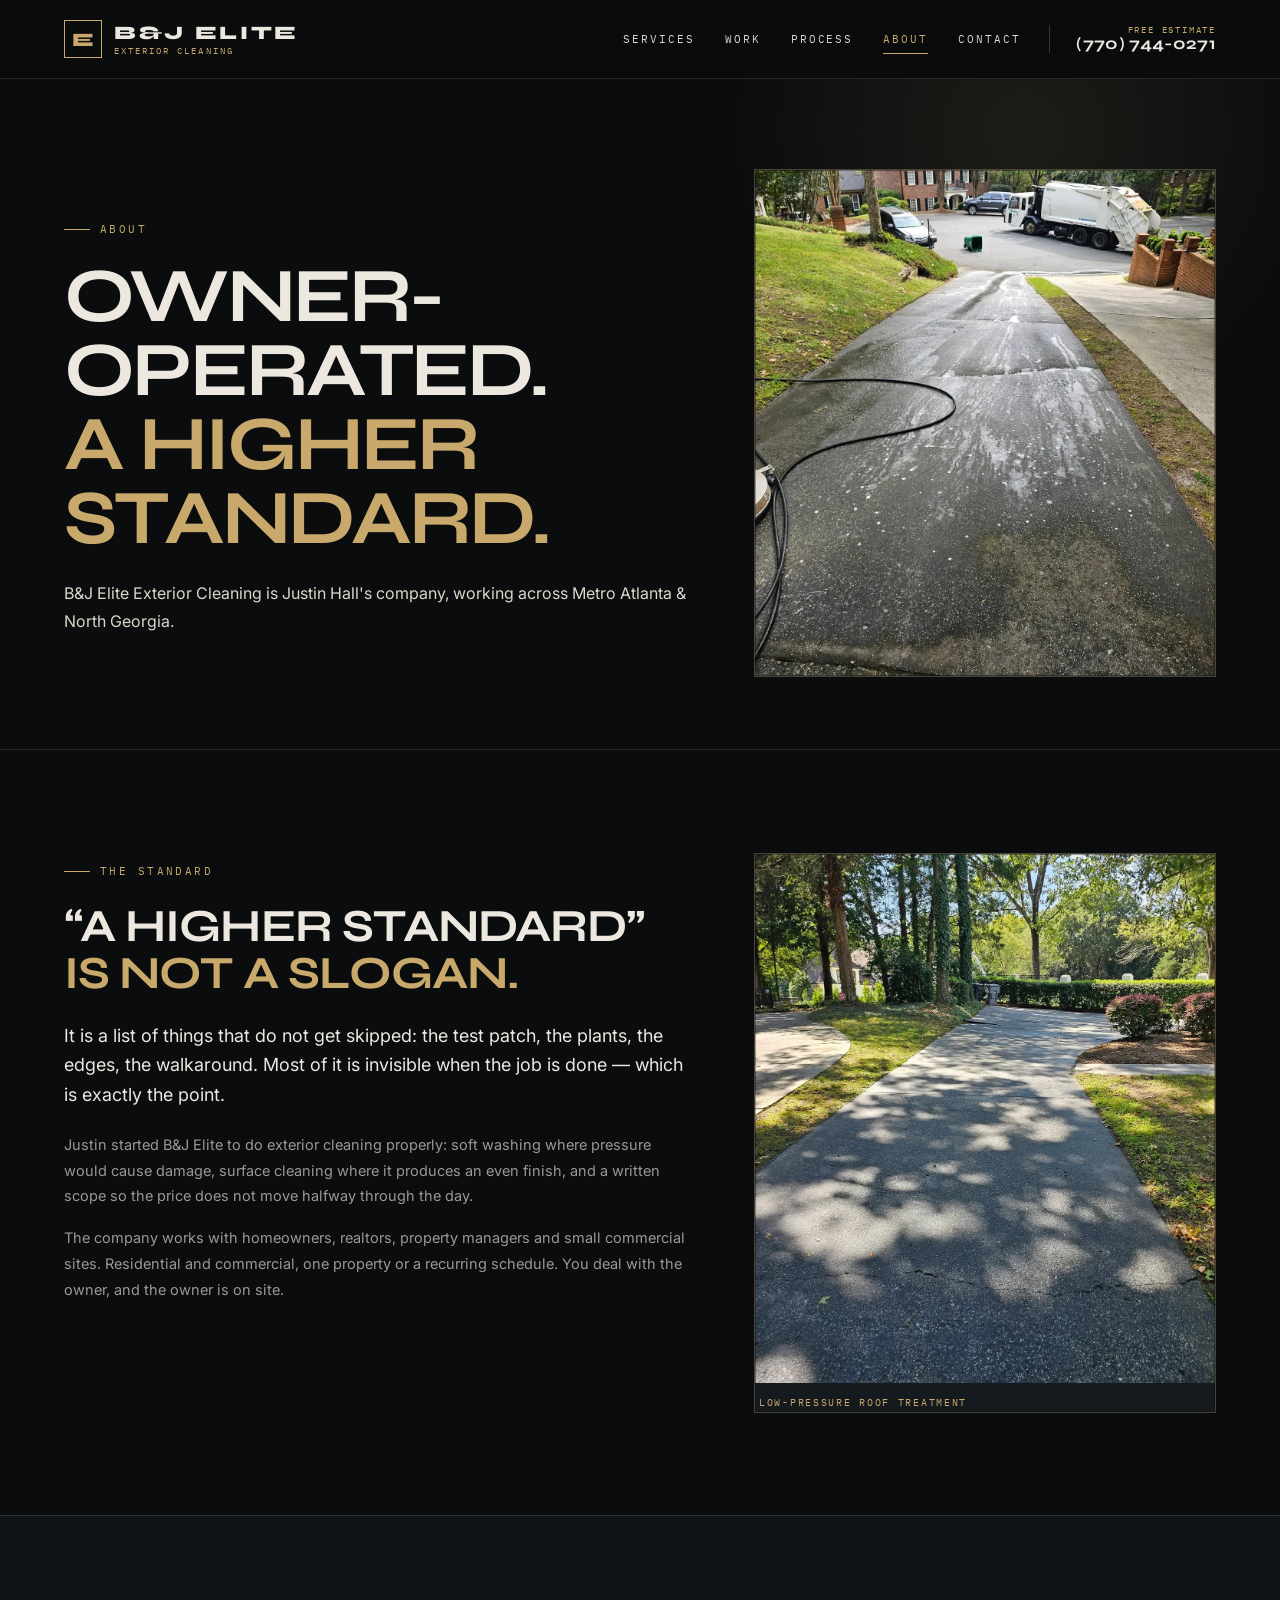
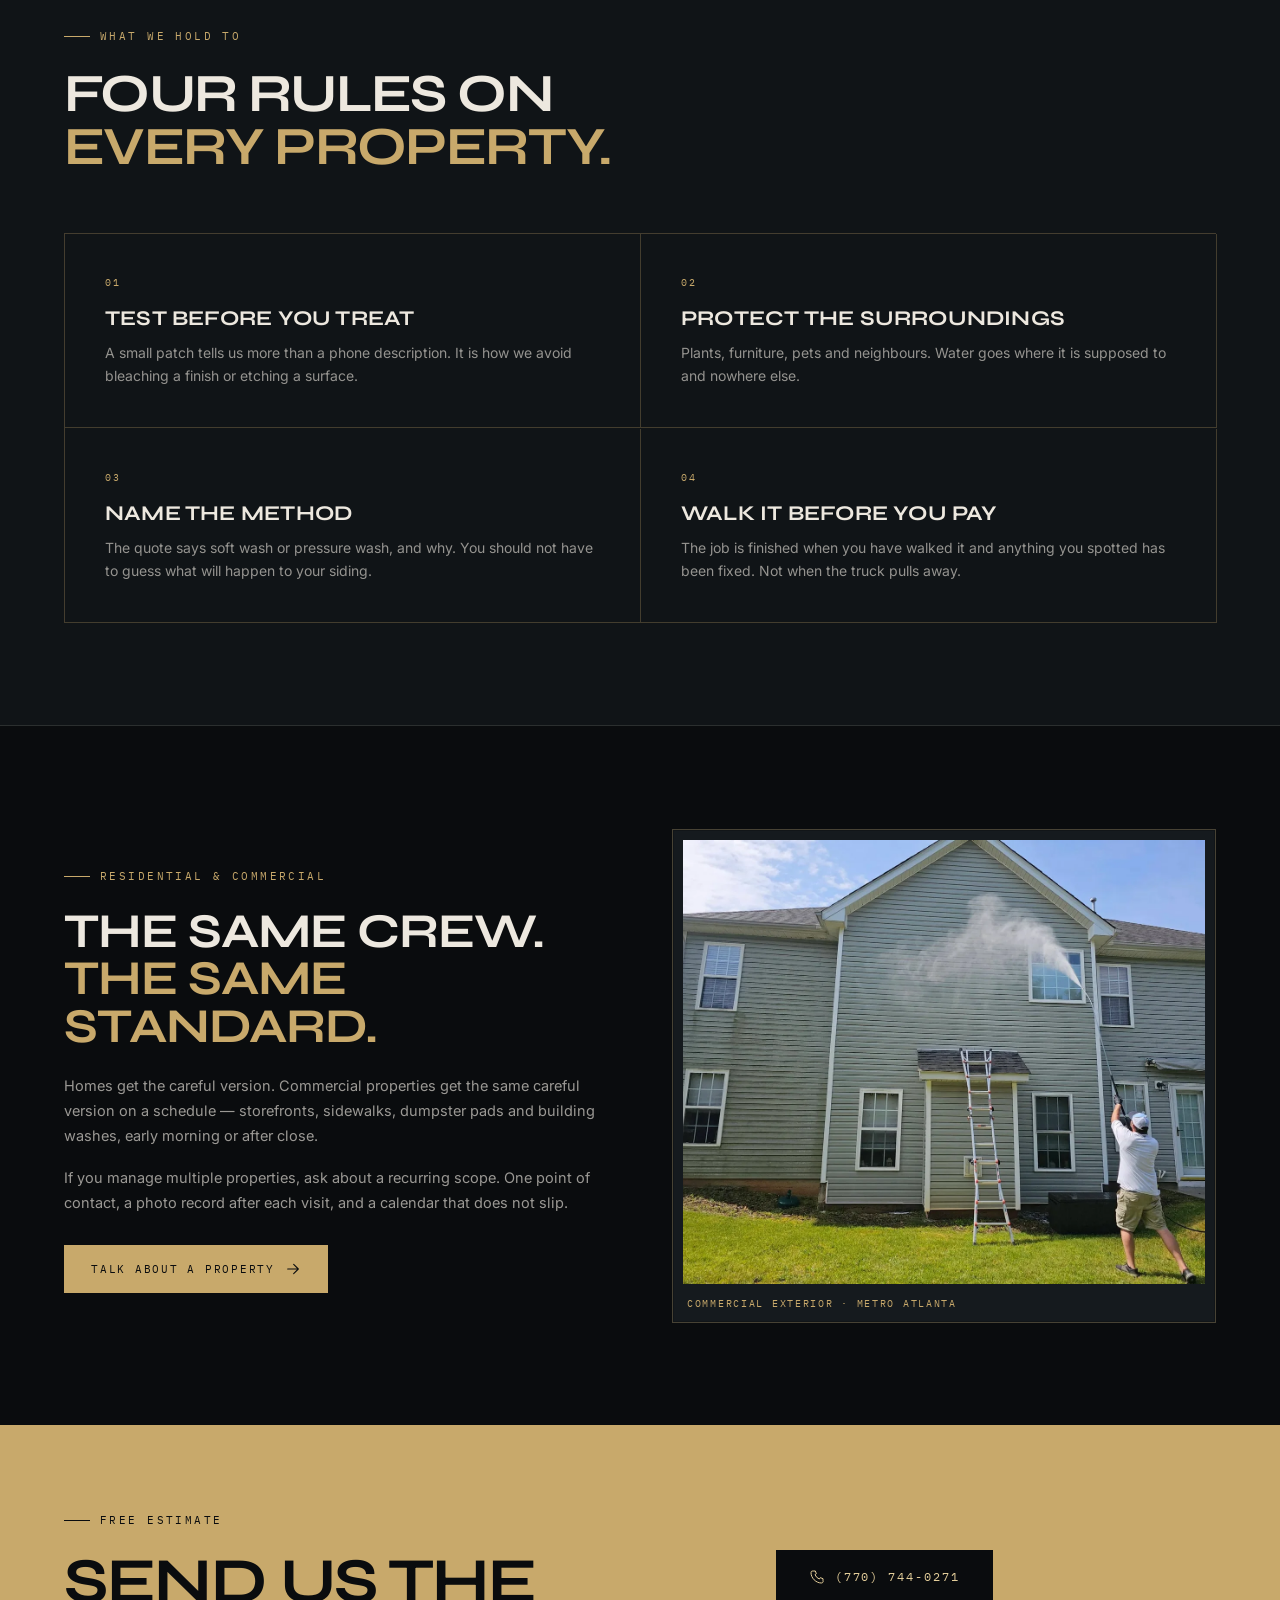
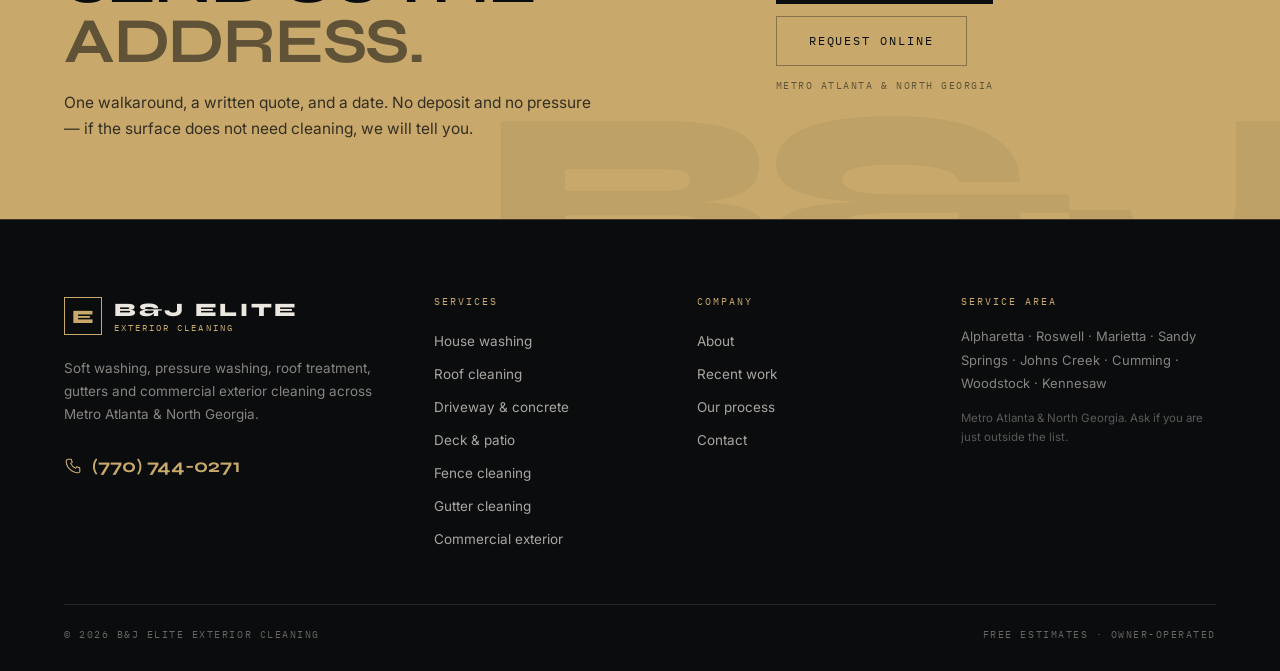
==== commit b9600c04: "fix: B&J branding, real lead submission, estimator QA Corrects business name to B&J Elite Exterior C" ====
--- a/about/index.html
+++ b/about/index.html
@@ -5,12 +5,12 @@
 <script>document.documentElement.classList.add('js');</script>
 
 <meta name="viewport" content="width=device-width, initial-scale=1.0">
-<title>About Elite Exterior Cleaning | Metro Atlanta</title>
-<meta name="description" content="Meet Elite Exterior Cleaning — owner-operated by Justin Hall, serving Metro Atlanta and North Georgia with soft washing, pressure washing and roof cleaning.">
+<title>About B&amp;J Elite Exterior Cleaning | Metro Atlanta</title>
+<meta name="description" content="Meet B&amp;J Elite Exterior Cleaning — owner-operated by Justin Hall, serving Metro Atlanta and North Georgia with soft washing, pressure washing and roof cleaning.">
 <link rel="canonical" href="https://ari-builds.github.io/elite-exterior-cleaning-site/about/">
 <meta property="og:type" content="website">
-<meta property="og:title" content="About Elite Exterior Cleaning | Metro Atlanta">
-<meta property="og:description" content="Meet Elite Exterior Cleaning — owner-operated by Justin Hall, serving Metro Atlanta and North Georgia with soft washing, pressure washing and roof cleaning.">
+<meta property="og:title" content="About B&amp;J Elite Exterior Cleaning | Metro Atlanta">
+<meta property="og:description" content="Meet B&amp;J Elite Exterior Cleaning — owner-operated by Justin Hall, serving Metro Atlanta and North Georgia with soft washing, pressure washing and roof cleaning.">
 <meta property="og:url" content="https://ari-builds.github.io/elite-exterior-cleaning-site/about/">
 <meta property="og:image" content="https://ari-builds.github.io/elite-exterior-cleaning-site/assets/opt/about.webp">
 <meta name="theme-color" content="#0A0C0E">
@@ -19,7 +19,7 @@
 <link rel="preconnect" href="https://fonts.gstatic.com" crossorigin>
 <link href="https://fonts.googleapis.com/css2?family=Syne:wght@400;500;600;700;800&family=Inter:wght@300;400;500;600;700&family=IBM+Plex+Mono:wght@400;500&display=swap" rel="stylesheet">
 <link rel="stylesheet" href="../styles.css">
-<script type="application/ld+json">{"@context":"https://schema.org","@graph":[{"@type":"HomeAndConstructionBusiness","@id":"https://ari-builds.github.io/elite-exterior-cleaning-site/#business","name":"Elite Exterior Cleaning","description":"Soft washing, pressure washing, roof cleaning, driveway and deck cleaning, gutter cleaning and commercial exterior cleaning across Metro Atlanta and North Georgia.","url":"https://ari-builds.github.io/elite-exterior-cleaning-site/","image":"https://ari-builds.github.io/elite-exterior-cleaning-site/assets/opt/hero.webp","telephone":"+1-770-744-0271","areaServed":["Metro Atlanta","North Georgia","Alpharetta","Roswell","Marietta","Sandy Springs","Johns Creek","Cumming","Woodstock","Kennesaw"],"priceRange":"$$","founder":{"@type":"Person","name":"Justin Hall"}},{"@type":"BreadcrumbList","itemListElement":[{"@type":"ListItem","position":1,"name":"Home","item":"https://ari-builds.github.io/elite-exterior-cleaning-site/"},{"@type":"ListItem","position":2,"name":"About","item":"https://ari-builds.github.io/elite-exterior-cleaning-site/about/"}]},{"@type":"Person","name":"Justin Hall","jobTitle":"Owner","worksFor":{"@id":"https://ari-builds.github.io/elite-exterior-cleaning-site/#business"}}]}</script>
+<script type="application/ld+json">{"@context":"https://schema.org","@graph":[{"@type":"HomeAndConstructionBusiness","@id":"https://ari-builds.github.io/elite-exterior-cleaning-site/#business","name":"B&J Elite Exterior Cleaning","description":"Soft washing, pressure washing, roof cleaning, driveway and deck cleaning, gutter cleaning and commercial exterior cleaning across Metro Atlanta and North Georgia.","url":"https://ari-builds.github.io/elite-exterior-cleaning-site/","image":"https://ari-builds.github.io/elite-exterior-cleaning-site/assets/opt/hero.webp","telephone":"+1-770-744-0271","areaServed":["Metro Atlanta","North Georgia","Alpharetta","Roswell","Marietta","Sandy Springs","Johns Creek","Cumming","Woodstock","Kennesaw"],"priceRange":"$$","founder":{"@type":"Person","name":"Justin Hall"}},{"@type":"BreadcrumbList","itemListElement":[{"@type":"ListItem","position":1,"name":"Home","item":"https://ari-builds.github.io/elite-exterior-cleaning-site/"},{"@type":"ListItem","position":2,"name":"About","item":"https://ari-builds.github.io/elite-exterior-cleaning-site/about/"}]},{"@type":"Person","name":"Justin Hall","jobTitle":"Owner","worksFor":{"@id":"https://ari-builds.github.io/elite-exterior-cleaning-site/#business"}}]}</script>
 </head>
 <body>
 <svg width="0" height="0" style="position:absolute" aria-hidden="true" focusable="false"><defs>
@@ -32,9 +32,9 @@
 <a class="skip" href="#main">Skip to content</a>
 <header class="hdr" id="top">
   <div class="shell hdr__in">
-    <a class="logo" href="../" aria-label="Elite Exterior Cleaning, home">
+    <a class="logo" href="../" aria-label="B&amp;J Elite Exterior Cleaning, home">
   <span class="logo__mark" aria-hidden="true">E</span>
-  <span class="logo__txt"><strong>Elite</strong><span class="mono">Exterior Cleaning</span></span>
+  <span class="logo__txt"><strong>B&amp;J Elite</strong><span class="mono">Exterior Cleaning</span></span>
 </a>
     <nav class="nav" aria-label="Main">
       <a href="../services/">Services</a>
@@ -63,9 +63,9 @@
     <div>
       <span class="label">About</span>
       <h1>Owner-operated.<br><em>A higher standard.</em></h1>
-      <p>Elite Exterior Cleaning is Justin Hall's company, working across Metro Atlanta & North Georgia.</p>
+      <p>B&amp;J Elite Exterior Cleaning is Justin Hall's company, working across Metro Atlanta & North Georgia.</p>
     </div>
-    <figure class="plate plate--portrait"><img src="../assets/opt/about.webp" alt="Elite Exterior Cleaning at work" width="1200" height="1600" decoding="async"></figure>
+    <figure class="plate plate--portrait"><img src="../assets/opt/about.webp" alt="B&amp;J Elite Exterior Cleaning at work" width="1200" height="1600" decoding="async"></figure>
   </div>
 </section>
 
@@ -75,7 +75,7 @@
       <span class="label">The standard</span>
       <h2>“A higher standard”<br><em>is not a slogan.</em></h2>
       <p class="lead">It is a list of things that do not get skipped: the test patch, the plants, the edges, the walkaround. Most of it is invisible when the job is done — which is exactly the point.</p>
-      <p>Justin started Elite to do exterior cleaning properly: soft washing where pressure would cause damage, surface cleaning where it produces an even finish, and a written scope so the price does not move halfway through the day.</p>
+      <p>Justin started B&amp;J Elite to do exterior cleaning properly: soft washing where pressure would cause damage, surface cleaning where it produces an even finish, and a written scope so the price does not move halfway through the day.</p>
       <p>The company works with homeowners, realtors, property managers and small commercial sites. Residential and commercial, one property or a recurring schedule. You deal with the owner, and the owner is on site.</p>
     </div>
     <figure class="about__fig plate"><img src="../assets/opt/work-09.webp" alt="Roof cleaning project" width="1200" height="1600" loading="lazy" decoding="async"><figcaption class="mono">Low-pressure roof treatment</figcaption></figure>
@@ -126,9 +126,9 @@
 <footer class="foot">
   <div class="shell foot__top">
     <div class="foot__brand">
-      <a class="logo" href="../" aria-label="Elite Exterior Cleaning, home">
+      <a class="logo" href="../" aria-label="B&amp;J Elite Exterior Cleaning, home">
   <span class="logo__mark" aria-hidden="true">E</span>
-  <span class="logo__txt"><strong>Elite</strong><span class="mono">Exterior Cleaning</span></span>
+  <span class="logo__txt"><strong>B&amp;J Elite</strong><span class="mono">Exterior Cleaning</span></span>
 </a>
       <p>Soft washing, pressure washing, roof treatment, gutters and commercial exterior cleaning across Metro Atlanta & North Georgia.</p>
       <a class="foot__tel" href="tel:+17707440271"><svg class="ico" aria-hidden="true"><use href="#i-tel"/></svg>(770) 744-0271</a>
@@ -157,7 +157,7 @@
     </div>
   </div>
   <div class="shell foot__bottom">
-    <span class="mono">© <span data-year>2026</span> Elite Exterior Cleaning</span>
+    <span class="mono">© <span data-year>2026</span> B&amp;J Elite Exterior Cleaning</span>
     <span class="mono">Free estimates · Owner-operated</span>
   </div>
 </footer>
--- a/styles.css
+++ b/styles.css
@@ -1,5 +1,5 @@
 /* ==========================================================================
-   Elite Exterior Cleaning — "Night & Gold"
+   B&J Elite Exterior Cleaning — "Night & Gold"
    Syne display · Inter body · IBM Plex Mono labels
    night #0A0C0E · champagne #C8A96B · light #E4CE9A · bone #EDE8DF
    ========================================================================== */
@@ -925,7 +925,7 @@
   overflow: hidden;
 }
 .band::after {
-  content: "ELITE";
+  content: "B&J";
   position: absolute;
   right: -2%;
   bottom: -28%;
